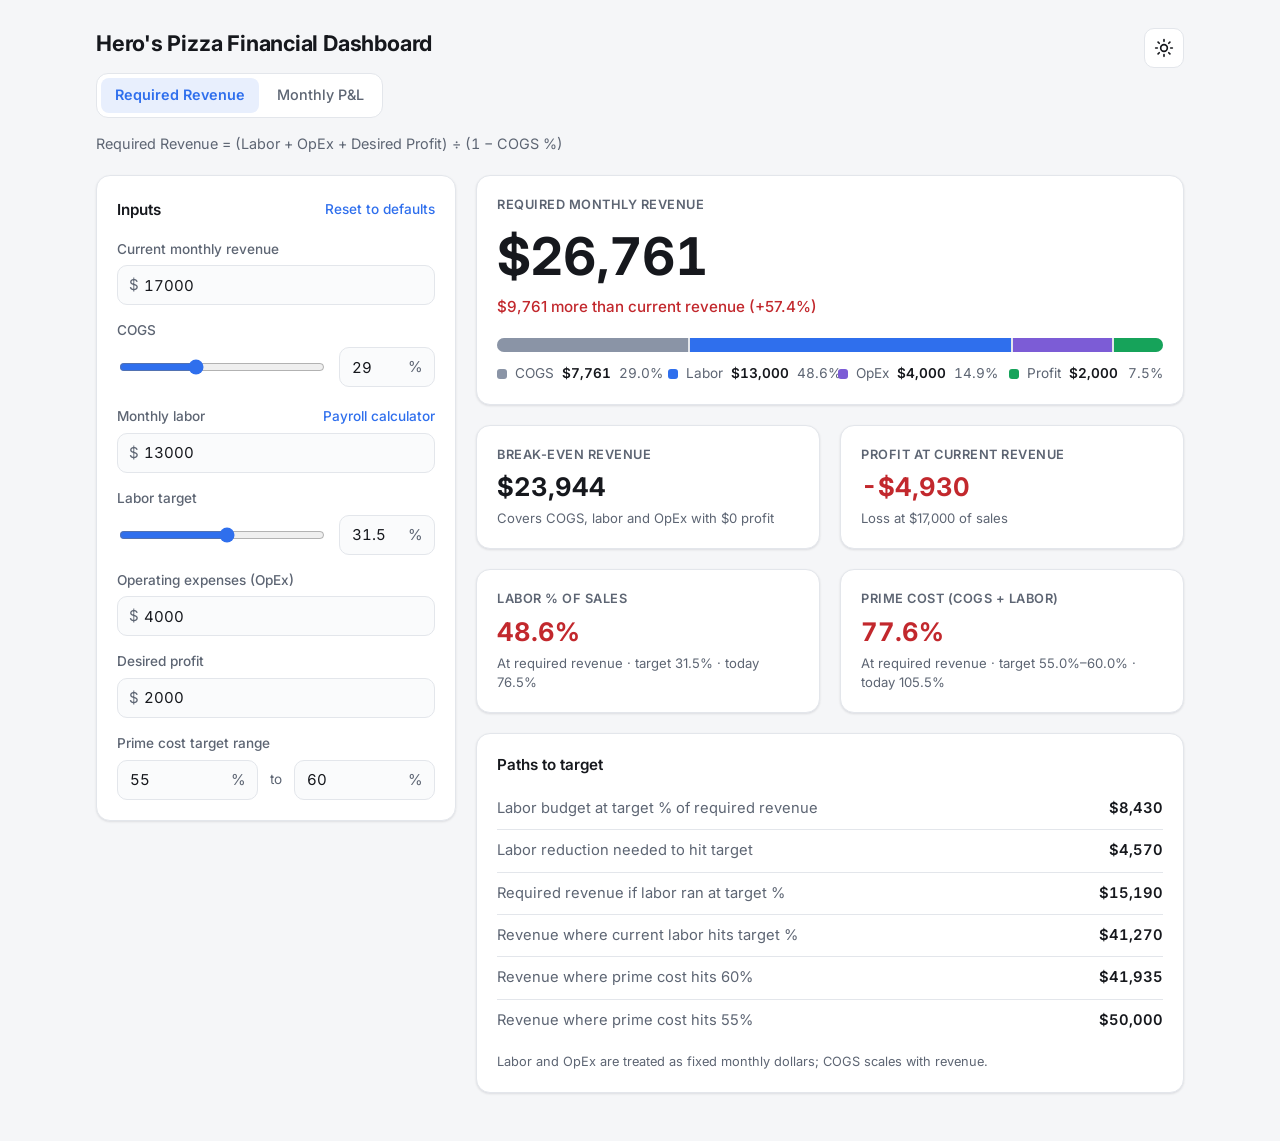
==== index.html @ 39db2918 "Add monthly P&L tab and payroll calculator - Monthly P&L with editable sales, COGS, labor and OpEx l" ====
<!DOCTYPE html>
<html lang="en">
<head>
  <meta charset="UTF-8" />
  <meta name="viewport" content="width=device-width, initial-scale=1.0" />
  <meta name="description" content="Work out the monthly revenue needed to cover labor, operating expenses, COGS and a profit goal." />
  <title>Hero's Pizza Dashboard</title>
  <link rel="preconnect" href="https://fonts.googleapis.com" />
  <link rel="preconnect" href="https://fonts.gstatic.com" crossorigin />
  <link href="https://fonts.googleapis.com/css2?family=Inter:wght@400;500;600;700&display=swap" rel="stylesheet" />
  <link rel="stylesheet" href="style.css" />
</head>
<body>
  <header class="topbar">
    <div class="brand">
      <h1>Hero's Pizza Financial Dashboard</h1>
      <nav class="tabs" aria-label="Dashboard sections">
        <a href="#revenue" class="tab" data-view="revenue">Required Revenue</a>
        <a href="#pnl" class="tab" data-view="pnl">Monthly P&amp;L</a>
      </nav>
    </div>
    <button class="icon-btn" id="theme-toggle" aria-label="Toggle light/dark theme" title="Toggle theme">
      <svg class="sun" viewBox="0 0 24 24" aria-hidden="true"><circle cx="12" cy="12" r="4" /><path d="M12 2v2M12 20v2M4.9 4.9l1.4 1.4M17.7 17.7l1.4 1.4M2 12h2M20 12h2M4.9 19.1l1.4-1.4M17.7 6.3l1.4-1.4" /></svg>
      <svg class="moon" viewBox="0 0 24 24" aria-hidden="true"><path d="M21 12.8A9 9 0 1 1 11.2 3a7 7 0 0 0 9.8 9.8z" /></svg>
    </button>
  </header>

  <main class="layout view" id="view-revenue" data-view="revenue">
    <p class="formula">Required Revenue = (Labor + OpEx + Desired Profit) ÷ (1 − COGS %)</p>

    <!-- Inputs -->
    <form class="panel inputs" id="inputs" autocomplete="off" novalidate>
      <div class="panel-head">
        <h2>Inputs</h2>
        <button type="button" class="text-btn" id="reset">Reset to defaults</button>
      </div>

      <div class="field">
        <label for="currentRevenue">Current monthly revenue</label>
        <div class="input-wrap money"><input type="number" id="currentRevenue" name="currentRevenue" min="0" step="100" inputmode="decimal" /></div>
      </div>

      <div class="field">
        <label for="cogsPct">COGS</label>
        <div class="input-row">
          <input type="range" data-for="cogsPct" min="0" max="80" step="0.5" aria-label="COGS slider" />
          <div class="input-wrap pct"><input type="number" id="cogsPct" name="cogsPct" min="0" max="99.9" step="0.5" inputmode="decimal" /></div>
        </div>
      </div>

      <div class="field">
        <div class="label-row">
          <label for="labor">Monthly labor</label>
          <button type="button" class="text-btn" data-payroll="calculator">Payroll calculator</button>
        </div>
        <div class="input-wrap money"><input type="number" id="labor" name="labor" min="0" step="100" inputmode="decimal" /></div>
      </div>

      <div class="field">
        <label for="laborTargetPct">Labor target</label>
        <div class="input-row">
          <input type="range" data-for="laborTargetPct" min="0" max="60" step="0.5" aria-label="Labor target slider" />
          <div class="input-wrap pct"><input type="number" id="laborTargetPct" name="laborTargetPct" min="0" max="100" step="0.5" inputmode="decimal" /></div>
        </div>
      </div>

      <div class="field">
        <label for="opex">Operating expenses (OpEx)</label>
        <div class="input-wrap money"><input type="number" id="opex" name="opex" min="0" step="100" inputmode="decimal" /></div>
      </div>

      <div class="field">
        <label for="desiredProfit">Desired profit</label>
        <div class="input-wrap money"><input type="number" id="desiredProfit" name="desiredProfit" min="0" step="100" inputmode="decimal" /></div>
      </div>

      <div class="field">
        <label for="primeLowPct">Prime cost target range</label>
        <div class="input-row pair">
          <div class="input-wrap pct"><input type="number" id="primeLowPct" name="primeLowPct" min="0" max="100" step="0.5" inputmode="decimal" aria-label="Prime cost target low" /></div>
          <span class="dash">to</span>
          <div class="input-wrap pct"><input type="number" id="primeHighPct" name="primeHighPct" min="0" max="100" step="0.5" inputmode="decimal" aria-label="Prime cost target high" /></div>
        </div>
      </div>

      <p class="errors" id="errors" role="alert" hidden></p>
    </form>

    <!-- Results -->
    <section class="results" aria-live="polite">
      <div class="panel hero">
        <p class="eyebrow">Required monthly revenue</p>
        <p class="big" id="requiredRevenue">—</p>
        <p class="sub" id="gapLine">—</p>
        <div class="bar" id="bar" role="img" aria-label="Breakdown of required revenue"></div>
        <ul class="legend" id="legend"></ul>
      </div>

      <div class="grid">
        <div class="panel stat">
          <p class="label">Break-even revenue</p>
          <p class="value" id="breakEvenRevenue">—</p>
          <p class="note">Covers COGS, labor and OpEx with $0 profit</p>
        </div>
        <div class="panel stat">
          <p class="label">Profit at current revenue</p>
          <p class="value" id="currentProfit">—</p>
          <p class="note" id="currentProfitNote">—</p>
        </div>
        <div class="panel stat">
          <p class="label">Labor % of sales</p>
          <p class="value" id="laborPctRequired">—</p>
          <p class="note" id="laborNote">—</p>
        </div>
        <div class="panel stat">
          <p class="label">Prime cost (COGS + labor)</p>
          <p class="value" id="primePctRequired">—</p>
          <p class="note" id="primeNote">—</p>
        </div>
      </div>

      <div class="panel">
        <h2>Paths to target</h2>
        <table class="paths">
          <tbody>
            <tr><th scope="row">Labor budget at target % of required revenue</th><td id="laborBudget">—</td></tr>
            <tr><th scope="row">Labor reduction needed to hit target</th><td id="laborOverBudget">—</td></tr>
            <tr><th scope="row">Required revenue if labor ran at target %</th><td id="requiredRevenueAtLaborTarget">—</td></tr>
            <tr><th scope="row">Revenue where current labor hits target %</th><td id="revenueForLaborTarget">—</td></tr>
            <tr><th scope="row" id="primeHighLabel">Revenue where prime cost hits high target</th><td id="revenueForPrimeHigh">—</td></tr>
            <tr><th scope="row" id="primeLowLabel">Revenue where prime cost hits low target</th><td id="revenueForPrimeLow">—</td></tr>
          </tbody>
        </table>
        <p class="footnote">Labor and OpEx are treated as fixed monthly dollars; COGS scales with revenue.</p>
      </div>
    </section>
  </main>

  <!-- ================= Monthly P&L ================= -->
  <main class="layout view" id="view-pnl" data-view="pnl" hidden>
    <div class="pnl-toolbar">
      <div class="month-picker">
        <button type="button" class="icon-btn" id="pnl-prev" aria-label="Previous month">
          <svg viewBox="0 0 24 24" aria-hidden="true"><path d="M15 18l-6-6 6-6" /></svg>
        </button>
        <input type="month" id="pnl-month" aria-label="Month" />
        <button type="button" class="icon-btn" id="pnl-next" aria-label="Next month">
          <svg viewBox="0 0 24 24" aria-hidden="true"><path d="M9 18l6-6-6-6" /></svg>
        </button>
      </div>
      <div class="toolbar-actions">
        <button type="button" class="btn" id="pnl-copy-prev">Copy previous month</button>
        <button type="button" class="btn" id="pnl-to-calc">Send to calculator</button>
        <button type="button" class="btn" id="pnl-export">Export CSV</button>
        <button type="button" class="btn danger" id="pnl-delete">Delete month</button>
      </div>
    </div>

    <section class="panel statement-panel" aria-label="Profit and loss statement">
      <div class="panel-head">
        <h2 id="pnl-title">P&amp;L</h2>
        <span class="status" id="pnl-status"></span>
      </div>
      <table class="statement" id="statement">
        <thead>
          <tr><th scope="col">Line item</th><th scope="col" class="num">Amount</th><th scope="col" class="num">% of sales</th><th scope="col"><span class="sr-only">Remove</span></th></tr>
        </thead>
        <tbody id="statement-body"></tbody>
      </table>
    </section>

    <section class="results pnl-side" aria-live="polite">
      <div class="panel hero">
        <p class="eyebrow">Net profit</p>
        <p class="big" id="pnl-net">—</p>
        <p class="sub" id="pnl-net-line">—</p>
      </div>

      <div class="panel">
        <h2>Compared with targets</h2>
        <table class="paths checks">
          <tbody>
            <tr><th scope="row">Sales vs required revenue</th><td id="chk-sales">—</td></tr>
            <tr><th scope="row">COGS %</th><td id="chk-cogs">—</td></tr>
            <tr><th scope="row">Labor %</th><td id="chk-labor">—</td></tr>
            <tr><th scope="row">Prime cost %</th><td id="chk-prime">—</td></tr>
            <tr><th scope="row">Net profit vs goal</th><td id="chk-profit">—</td></tr>
          </tbody>
        </table>
        <p class="footnote">Targets come from the Required Revenue tab.</p>
      </div>

      <div class="panel">
        <div class="panel-head">
          <h2>Saved months</h2>
          <div class="inline-actions">
            <button type="button" class="text-btn" id="pnl-backup">Back up</button>
            <label class="text-btn file-btn">Restore<input type="file" id="pnl-restore" accept="application/json,.json" hidden /></label>
          </div>
        </div>
        <table class="history-table">
          <thead><tr><th scope="col">Month</th><th scope="col" class="num">Sales</th><th scope="col" class="num">Prime</th><th scope="col" class="num">Net</th></tr></thead>
          <tbody id="pnl-history"></tbody>
        </table>
        <p class="footnote" id="pnl-history-empty">No months saved yet.</p>
        <p class="footnote">Saved in this browser only. Use Back up to keep a copy or move it to another device.</p>
      </div>
    </section>
  </main>

  <!-- ================= Payroll calculator ================= -->
  <dialog class="payroll" id="payroll" aria-labelledby="payroll-title">
    <form method="dialog" id="payroll-form" autocomplete="off">
      <div class="dialog-head">
        <h2 id="payroll-title">Payroll calculator</h2>
        <button type="submit" value="cancel" class="icon-btn" aria-label="Close">
          <svg viewBox="0 0 24 24" aria-hidden="true"><path d="M18 6L6 18M6 6l12 12" /></svg>
        </button>
      </div>

      <section class="payroll-group">
        <div class="group-head">
          <h3>Salaried <span class="count" id="salaried-count"></span></h3>
          <span class="group-total" id="salaried-total"></span>
        </div>
        <table class="payroll-table">
          <thead><tr><th scope="col">Name</th><th scope="col">Annual salary</th><th scope="col" class="num">Monthly</th><th scope="col"><span class="sr-only">Remove</span></th></tr></thead>
          <tbody id="salaried-rows"></tbody>
        </table>
        <button type="button" class="text-btn" data-payroll-add="salaried">+ Add salaried employee</button>
      </section>

      <section class="payroll-group">
        <div class="group-head">
          <h3>Hourly <span class="count" id="hourly-count"></span></h3>
          <span class="group-total" id="hourly-total"></span>
        </div>
        <table class="payroll-table">
          <thead><tr><th scope="col">Name</th><th scope="col">Hourly rate</th><th scope="col">Hours / month</th><th scope="col" class="num">Monthly</th><th scope="col"><span class="sr-only">Remove</span></th></tr></thead>
          <tbody id="hourly-rows"></tbody>
        </table>
        <button type="button" class="text-btn" data-payroll-add="hourly">+ Add hourly employee</button>
      </section>

      <div class="payroll-burden">
        <label for="burdenPct">Payroll taxes &amp; benefits</label>
        <div class="input-wrap pct"><input type="number" id="burdenPct" min="0" max="100" step="0.5" inputmode="decimal" placeholder="0" /></div>
        <span class="group-total" id="burden-total"></span>
      </div>

      <div class="payroll-summary">
        <span>Total monthly labor</span>
        <strong id="payroll-total">$0</strong>
      </div>

      <div class="dialog-actions">
        <button type="submit" value="cancel" class="btn">Cancel</button>
        <button type="submit" value="apply" class="btn primary" id="payroll-apply">Apply</button>
      </div>
    </form>
  </dialog>

  <script src="revenue.js"></script>
  <script src="pnl.js"></script>
  <script src="payroll.js"></script>
  <script src="app.js"></script>
  <script src="pnl-app.js"></script>
  <script src="payroll-app.js"></script>
</body>
</html>
---- style.css ----
:root {
  --bg: #f5f6f8;
  --panel: #ffffff;
  --border: #e3e6eb;
  --text: #16181d;
  --muted: #5d6573;
  --accent: #2f6fed;
  --accent-soft: #e8effd;
  --input-bg: #fafbfc;
  --good: #16803c;
  --warn: #b45309;
  --bad: #c2282d;
  --seg-cogs: #8a94a6;
  --seg-labor: #2f6fed;
  --seg-opex: #7c5cd6;
  --seg-profit: #16a35a;
  --shadow: 0 1px 2px rgba(16, 24, 40, 0.05), 0 1px 3px rgba(16, 24, 40, 0.06);
  --radius: 14px;
  color-scheme: light;
}

@media (prefers-color-scheme: dark) {
  :root:not([data-theme="light"]) {
    --bg: #0f1115;
    --panel: #181b21;
    --border: #2a2f38;
    --text: #eceef2;
    --muted: #9aa3b2;
    --accent: #6b9cff;
    --accent-soft: #1d2a45;
    --input-bg: #13161b;
    --good: #4ade80;
    --warn: #fbbf24;
    --bad: #f87171;
    --seg-cogs: #6b7486;
    --seg-labor: #6b9cff;
    --seg-opex: #a78bfa;
    --seg-profit: #34d399;
    --shadow: none;
    color-scheme: dark;
  }
}

:root[data-theme="dark"] {
  --bg: #0f1115;
  --panel: #181b21;
  --border: #2a2f38;
  --text: #eceef2;
  --muted: #9aa3b2;
  --accent: #6b9cff;
  --accent-soft: #1d2a45;
  --input-bg: #13161b;
  --good: #4ade80;
  --warn: #fbbf24;
  --bad: #f87171;
  --seg-cogs: #6b7486;
  --seg-labor: #6b9cff;
  --seg-opex: #a78bfa;
  --seg-profit: #34d399;
  --shadow: none;
  color-scheme: dark;
}

* { box-sizing: border-box; }
[hidden] { display: none !important; }

body {
  margin: 0;
  background: var(--bg);
  color: var(--text);
  font-family: "Inter", system-ui, -apple-system, "Segoe UI", sans-serif;
  font-size: 15px;
  line-height: 1.45;
  -webkit-font-smoothing: antialiased;
}

h1, h2, p { margin: 0; }
h1 { font-size: 1.35rem; font-weight: 700; letter-spacing: -0.01em; }
h2 { font-size: 0.95rem; font-weight: 600; }

/* ---------- top bar ---------- */
.topbar {
  max-width: 1120px;
  margin: 0 auto;
  padding: 28px 16px 20px;
  display: flex;
  align-items: flex-start;
  justify-content: space-between;
  gap: 16px;
}
.formula {
  margin-top: 6px;
  color: var(--muted);
  font-size: 0.9rem;
  font-variant-numeric: tabular-nums;
}

.icon-btn {
  flex: none;
  width: 40px;
  height: 40px;
  border-radius: 10px;
  border: 1px solid var(--border);
  background: var(--panel);
  color: var(--text);
  display: grid;
  place-items: center;
  cursor: pointer;
}
.icon-btn:hover { border-color: var(--accent); }
.icon-btn svg { width: 20px; height: 20px; fill: none; stroke: currentColor; stroke-width: 2; stroke-linecap: round; stroke-linejoin: round; }
.icon-btn .moon { display: none; }
:root[data-theme="dark"] .icon-btn .sun { display: none; }
:root[data-theme="dark"] .icon-btn .moon { display: block; }
@media (prefers-color-scheme: dark) {
  :root:not([data-theme="light"]) .icon-btn .sun { display: none; }
  :root:not([data-theme="light"]) .icon-btn .moon { display: block; }
}

/* ---------- layout ---------- */
.layout {
  max-width: 1120px;
  margin: 0 auto;
  padding: 0 16px 48px;
  display: grid;
  grid-template-columns: minmax(280px, 360px) 1fr;
  gap: 20px;
  align-items: start;
}
@media (max-width: 820px) {
  .layout { grid-template-columns: 1fr; }
}

.panel {
  background: var(--panel);
  border: 1px solid var(--border);
  border-radius: var(--radius);
  box-shadow: var(--shadow);
  padding: 20px;
}
.panel > h2 { margin-bottom: 12px; }

.panel-head {
  display: flex;
  align-items: center;
  justify-content: space-between;
  margin-bottom: 16px;
}
.text-btn {
  border: 0;
  background: none;
  color: var(--accent);
  font: inherit;
  font-size: 0.85rem;
  font-weight: 500;
  cursor: pointer;
  padding: 4px 0;
}
.text-btn:hover { text-decoration: underline; }

/* ---------- inputs ---------- */
.inputs { position: sticky; top: 16px; }
@media (max-width: 820px) { .inputs { position: static; } }

.field + .field { margin-top: 16px; }
.field label {
  display: block;
  font-size: 0.85rem;
  font-weight: 500;
  color: var(--muted);
  margin-bottom: 6px;
}

.input-row { display: flex; align-items: center; gap: 12px; }
.input-row input[type="range"] { flex: 1; min-width: 0; }
.input-row .input-wrap.pct { width: 96px; flex: none; }
.input-row.pair .input-wrap.pct { flex: 1; width: auto; }
.dash { color: var(--muted); font-size: 0.85rem; }

.input-wrap { position: relative; }
.input-wrap input {
  width: 100%;
  height: 40px;
  border: 1px solid var(--border);
  border-radius: 10px;
  background: var(--input-bg);
  color: var(--text);
  font: inherit;
  font-variant-numeric: tabular-nums;
  padding: 0 12px;
}
.input-wrap input:focus {
  outline: none;
  border-color: var(--accent);
  box-shadow: 0 0 0 3px var(--accent-soft);
}
.input-wrap.money input { padding-left: 26px; }
.input-wrap.money::before,
.input-wrap.pct::after {
  position: absolute;
  top: 50%;
  transform: translateY(-50%);
  color: var(--muted);
  pointer-events: none;
}
.input-wrap.money::before { content: "$"; left: 12px; }
.input-wrap.pct::after { content: "%"; right: 12px; }
.input-wrap.pct input { padding-right: 28px; }

/* Hide number spinners for a cleaner look */
.input-wrap input::-webkit-outer-spin-button,
.input-wrap input::-webkit-inner-spin-button { -webkit-appearance: none; margin: 0; }
.input-wrap input[type="number"] { -moz-appearance: textfield; appearance: textfield; }

input[type="range"] { accent-color: var(--accent); height: 20px; }

.errors {
  margin-top: 16px;
  padding: 10px 12px;
  border-radius: 10px;
  background: color-mix(in srgb, var(--bad) 12%, transparent);
  color: var(--bad);
  font-size: 0.85rem;
}

/* ---------- results ---------- */
.results { display: grid; gap: 20px; min-width: 0; }

.eyebrow, .label {
  font-size: 0.8rem;
  font-weight: 600;
  text-transform: uppercase;
  letter-spacing: 0.04em;
  color: var(--muted);
}
.big {
  font-size: clamp(2.25rem, 6vw, 3.25rem);
  font-weight: 700;
  letter-spacing: -0.02em;
  font-variant-numeric: tabular-nums;
  margin: 4px 0 2px;
}
.sub { font-size: 0.95rem; font-weight: 500; }

.good { color: var(--good); }
.warn { color: var(--warn); }
.bad  { color: var(--bad); }

.bar {
  display: flex;
  height: 14px;
  border-radius: 999px;
  overflow: hidden;
  margin: 20px 0 12px;
  background: var(--border);
  gap: 2px;
}
.seg { display: block; min-width: 2px; }
.seg-cogs   { background: var(--seg-cogs); }
.seg-labor  { background: var(--seg-labor); }
.seg-opex   { background: var(--seg-opex); }
.seg-profit { background: var(--seg-profit); }

.legend {
  list-style: none;
  margin: 0;
  padding: 0;
  display: grid;
  grid-template-columns: repeat(auto-fit, minmax(150px, 1fr));
  gap: 8px 16px;
  font-size: 0.85rem;
  color: var(--muted);
}
.legend li { display: flex; align-items: center; gap: 8px; }
.legend b { color: var(--text); font-weight: 600; margin-left: auto; font-variant-numeric: tabular-nums; }
.legend em { font-style: normal; width: 46px; text-align: right; font-variant-numeric: tabular-nums; }
.swatch { width: 10px; height: 10px; border-radius: 3px; flex: none; }

.grid {
  display: grid;
  grid-template-columns: repeat(2, minmax(0, 1fr));
  gap: 20px;
}
@media (max-width: 520px) { .grid { grid-template-columns: 1fr; } }

.stat .value {
  font-size: 1.6rem;
  font-weight: 700;
  font-variant-numeric: tabular-nums;
  margin: 4px 0 4px;
}
.stat .note { color: var(--muted); font-size: 0.82rem; }

.paths { width: 100%; border-collapse: collapse; font-size: 0.92rem; }
.paths th, .paths td { padding: 10px 0; border-top: 1px solid var(--border); }
.paths tr:first-child th, .paths tr:first-child td { border-top: 0; }
.paths th { text-align: left; font-weight: 400; color: var(--muted); padding-right: 16px; }
.paths td { text-align: right; font-weight: 600; font-variant-numeric: tabular-nums; white-space: nowrap; }

.footnote { margin-top: 12px; color: var(--muted); font-size: 0.8rem; }

/* =====================================================================
   Dashboard chrome: tabs, buttons, shared bits
   ===================================================================== */
.sr-only {
  position: absolute; width: 1px; height: 1px; padding: 0; margin: -1px;
  overflow: hidden; clip: rect(0 0 0 0); white-space: nowrap; border: 0;
}

.brand { min-width: 0; }
.tabs {
  display: flex;
  gap: 4px;
  margin-top: 14px;
  padding: 4px;
  background: var(--panel);
  border: 1px solid var(--border);
  border-radius: 12px;
  width: fit-content;
  max-width: 100%;
  overflow-x: auto;
}
.tab {
  padding: 7px 14px;
  border-radius: 8px;
  color: var(--muted);
  text-decoration: none;
  font-size: 0.9rem;
  font-weight: 500;
  white-space: nowrap;
}
.tab:hover { color: var(--text); }
.tab[aria-current="page"] { background: var(--accent-soft); color: var(--accent); font-weight: 600; }

.layout > .formula { grid-column: 1 / -1; margin: -4px 0 0; }

.btn {
  height: 36px;
  padding: 0 14px;
  border-radius: 10px;
  border: 1px solid var(--border);
  background: var(--panel);
  color: var(--text);
  font: inherit;
  font-size: 0.85rem;
  font-weight: 500;
  cursor: pointer;
  white-space: nowrap;
}
.btn:hover:not(:disabled) { border-color: var(--accent); color: var(--accent); }
.btn:disabled { opacity: 0.45; cursor: default; }
.btn.primary { background: var(--accent); border-color: var(--accent); color: #fff; }
.btn.primary:hover:not(:disabled) { color: #fff; filter: brightness(1.08); }
.btn.danger:hover:not(:disabled) { border-color: var(--bad); color: var(--bad); }
.text-btn:disabled { opacity: 0.45; cursor: default; text-decoration: none; }

.label-row { display: flex; align-items: baseline; justify-content: space-between; gap: 8px; }
.label-row label { margin-bottom: 6px; }

.remove-btn {
  width: 28px; height: 28px;
  border: 0; border-radius: 8px;
  background: none;
  color: var(--muted);
  font-size: 1.15rem;
  line-height: 1;
  cursor: pointer;
}
.remove-btn:hover { background: color-mix(in srgb, var(--bad) 12%, transparent); color: var(--bad); }

.icon-btn:disabled { opacity: 0.45; cursor: default; }
.num { text-align: right; }

/* =====================================================================
   Monthly P&L
   ===================================================================== */
#view-pnl { grid-template-columns: minmax(0, 1fr) minmax(280px, 360px); }
@media (max-width: 900px) { #view-pnl { grid-template-columns: 1fr; } }

.pnl-toolbar {
  grid-column: 1 / -1;
  display: flex;
  flex-wrap: wrap;
  align-items: center;
  justify-content: space-between;
  gap: 12px;
}
.month-picker { display: flex; align-items: center; gap: 8px; }
.month-picker input {
  height: 40px;
  padding: 0 12px;
  border: 1px solid var(--border);
  border-radius: 10px;
  background: var(--panel);
  color: var(--text);
  font: inherit;
  font-weight: 600;
}
.toolbar-actions { display: flex; flex-wrap: wrap; gap: 8px; }

.status { font-size: 0.8rem; color: var(--muted); }

.statement { width: 100%; border-collapse: collapse; font-size: 0.92rem; }
.statement thead th {
  font-size: 0.75rem;
  font-weight: 600;
  text-transform: uppercase;
  letter-spacing: 0.04em;
  color: var(--muted);
  text-align: left;
  padding: 0 0 8px;
  border-bottom: 1px solid var(--border);
}
.statement thead th.num { text-align: right; }
.statement th:nth-child(2), .statement td:nth-child(2) { width: 170px; }
.statement th:nth-child(3), .statement td:nth-child(3) { width: 90px; }
.statement th:nth-child(4), .statement td:nth-child(4) { width: 36px; text-align: right; }

.statement td, .statement tbody th { padding: 4px 0; vertical-align: middle; }
.statement td + td { padding-left: 10px; }

.statement .section-head th {
  padding: 18px 0 6px;
  font-size: 0.8rem;
  font-weight: 700;
  text-transform: uppercase;
  letter-spacing: 0.04em;
  text-align: left;
}

.line-name {
  width: 100%;
  height: 34px;
  padding: 0 8px;
  margin-left: -8px;
  border: 1px solid transparent;
  border-radius: 8px;
  background: none;
  color: var(--text);
  font: inherit;
}
.line-name:hover { border-color: var(--border); }
.line-name:focus { outline: none; border-color: var(--accent); background: var(--input-bg); box-shadow: 0 0 0 3px var(--accent-soft); }
.statement .input-wrap input { height: 34px; text-align: right; }
.pct { color: var(--muted); font-variant-numeric: tabular-nums; }

.statement .add-row td { padding: 2px 0 6px; }
.add-row .text-btn + .text-btn { margin-left: 16px; }

.statement .key-row th,
.statement .key-row td { padding: 8px 0; border-top: 1px solid var(--border); font-weight: 600; font-variant-numeric: tabular-nums; }
.statement .key-row th { text-align: left; }
.statement .key-row td + td { padding-left: 10px; }
.statement .key-row.emphasis th, .statement .key-row.emphasis td { background: var(--accent-soft); }
.statement .key-row.emphasis th { padding-left: 10px; border-radius: 8px 0 0 8px; }
.statement .key-row.emphasis td:last-child { border-radius: 0 8px 8px 0; }
.statement .key-row.net th, .statement .key-row.net td { border-top: 2px solid var(--text); font-size: 1.05rem; padding-top: 12px; }

.checks td { white-space: normal; }

.inline-actions { display: flex; gap: 14px; }
.file-btn { cursor: pointer; }

.history-table { width: 100%; border-collapse: collapse; font-size: 0.88rem; }
.history-table th {
  font-size: 0.75rem; font-weight: 600; text-transform: uppercase; letter-spacing: 0.04em;
  color: var(--muted); text-align: left; padding-bottom: 6px;
}
.history-table th.num { text-align: right; }
.history-table td { padding: 7px 0; border-top: 1px solid var(--border); font-variant-numeric: tabular-nums; }
.history-table td + td, .history-table th + th { padding-left: 10px; }
.history-table tr[aria-current] td { font-weight: 600; }
.link-btn { border: 0; background: none; padding: 0; color: var(--accent); font: inherit; cursor: pointer; }
.link-btn:hover { text-decoration: underline; }

@media (max-width: 560px) {
  .statement th:nth-child(2), .statement td:nth-child(2) { width: 118px; }
  .statement th:nth-child(3), .statement td:nth-child(3) { width: 58px; font-size: 0.8rem; }
  .toolbar-actions { width: 100%; }
  .toolbar-actions .btn { flex: 1 1 calc(50% - 8px); }
}

/* =====================================================================
   Payroll dialog
   ===================================================================== */
dialog.payroll {
  width: min(720px, calc(100vw - 32px));
  max-height: calc(100vh - 32px);
  padding: 0;
  border: 1px solid var(--border);
  border-radius: var(--radius);
  background: var(--panel);
  color: var(--text);
  box-shadow: 0 20px 50px rgba(0, 0, 0, 0.25);
}
dialog.payroll::backdrop { background: rgba(10, 12, 16, 0.5); }
dialog.payroll form { padding: 20px; }

.dialog-head { display: flex; align-items: center; justify-content: space-between; margin-bottom: 8px; }
.dialog-head h2 { font-size: 1.1rem; }
.dialog-head .icon-btn { width: 34px; height: 34px; }

.payroll-group { padding: 14px 0; border-bottom: 1px solid var(--border); }
.group-head { display: flex; align-items: baseline; justify-content: space-between; gap: 12px; margin-bottom: 8px; }
.group-head h3 { margin: 0; font-size: 0.95rem; }
.count { color: var(--muted); font-weight: 400; font-size: 0.82rem; margin-left: 4px; }
.group-total { color: var(--muted); font-size: 0.85rem; font-variant-numeric: tabular-nums; }

.payroll-table { width: 100%; border-collapse: collapse; font-size: 0.9rem; margin-bottom: 4px; }
.payroll-table th {
  font-size: 0.72rem; font-weight: 600; text-transform: uppercase; letter-spacing: 0.04em;
  color: var(--muted); text-align: left; padding-bottom: 4px;
}
.payroll-table th.num { text-align: right; }
.payroll-table td { padding: 3px 0; }
.payroll-table td + td, .payroll-table th + th { padding-left: 8px; }
.payroll-table td:last-child { width: 32px; text-align: right; }
.payroll-table .line-name { margin-left: 0; border-color: var(--border); background: var(--input-bg); height: 36px; }
.payroll-table .input-wrap input { height: 36px; }
.payroll-table .monthly { font-weight: 600; font-variant-numeric: tabular-nums; white-space: nowrap; width: 90px; }
.input-wrap.hrs::after {
  content: "hrs"; position: absolute; right: 10px; top: 50%; transform: translateY(-50%);
  color: var(--muted); font-size: 0.8rem; pointer-events: none;
}
.input-wrap.hrs input { padding-right: 36px; }

.payroll-burden {
  display: grid;
  grid-template-columns: 1fr 110px 90px;
  align-items: center;
  gap: 8px;
  padding: 14px 40px 14px 0;
  border-bottom: 1px solid var(--border);
}
.payroll-burden label { font-size: 0.9rem; font-weight: 500; }
.payroll-burden .group-total { text-align: right; font-weight: 600; color: var(--text); }

.payroll-summary {
  display: flex; align-items: baseline; justify-content: space-between;
  padding: 16px 40px 4px 0;
  font-weight: 600;
}
.payroll-summary strong { font-size: 1.5rem; font-variant-numeric: tabular-nums; }

.dialog-actions { display: flex; justify-content: flex-end; gap: 8px; margin-top: 16px; }

@media (max-width: 560px) {
  .payroll-table thead { display: none; }
  .payroll-table tr {
    display: grid; grid-template-columns: 1fr 1fr 32px; gap: 6px;
    padding: 8px 0; border-top: 1px solid var(--border);
  }
  #hourly-rows tr { grid-template-columns: 1fr 1fr 32px; }
  .payroll-table td { padding: 0; }
  .payroll-table td + td { padding-left: 0; }
  .payroll-table td:first-child { grid-column: 1 / -1; }
  .payroll-table .monthly { text-align: left; align-self: center; width: auto; }
  #hourly-rows .monthly { grid-column: 1 / 3; }
  .payroll-burden { grid-template-columns: 1fr 100px; padding-right: 0; }
  .payroll-burden .group-total { grid-column: 1 / -1; }
  .payroll-summary { padding-right: 0; }
}
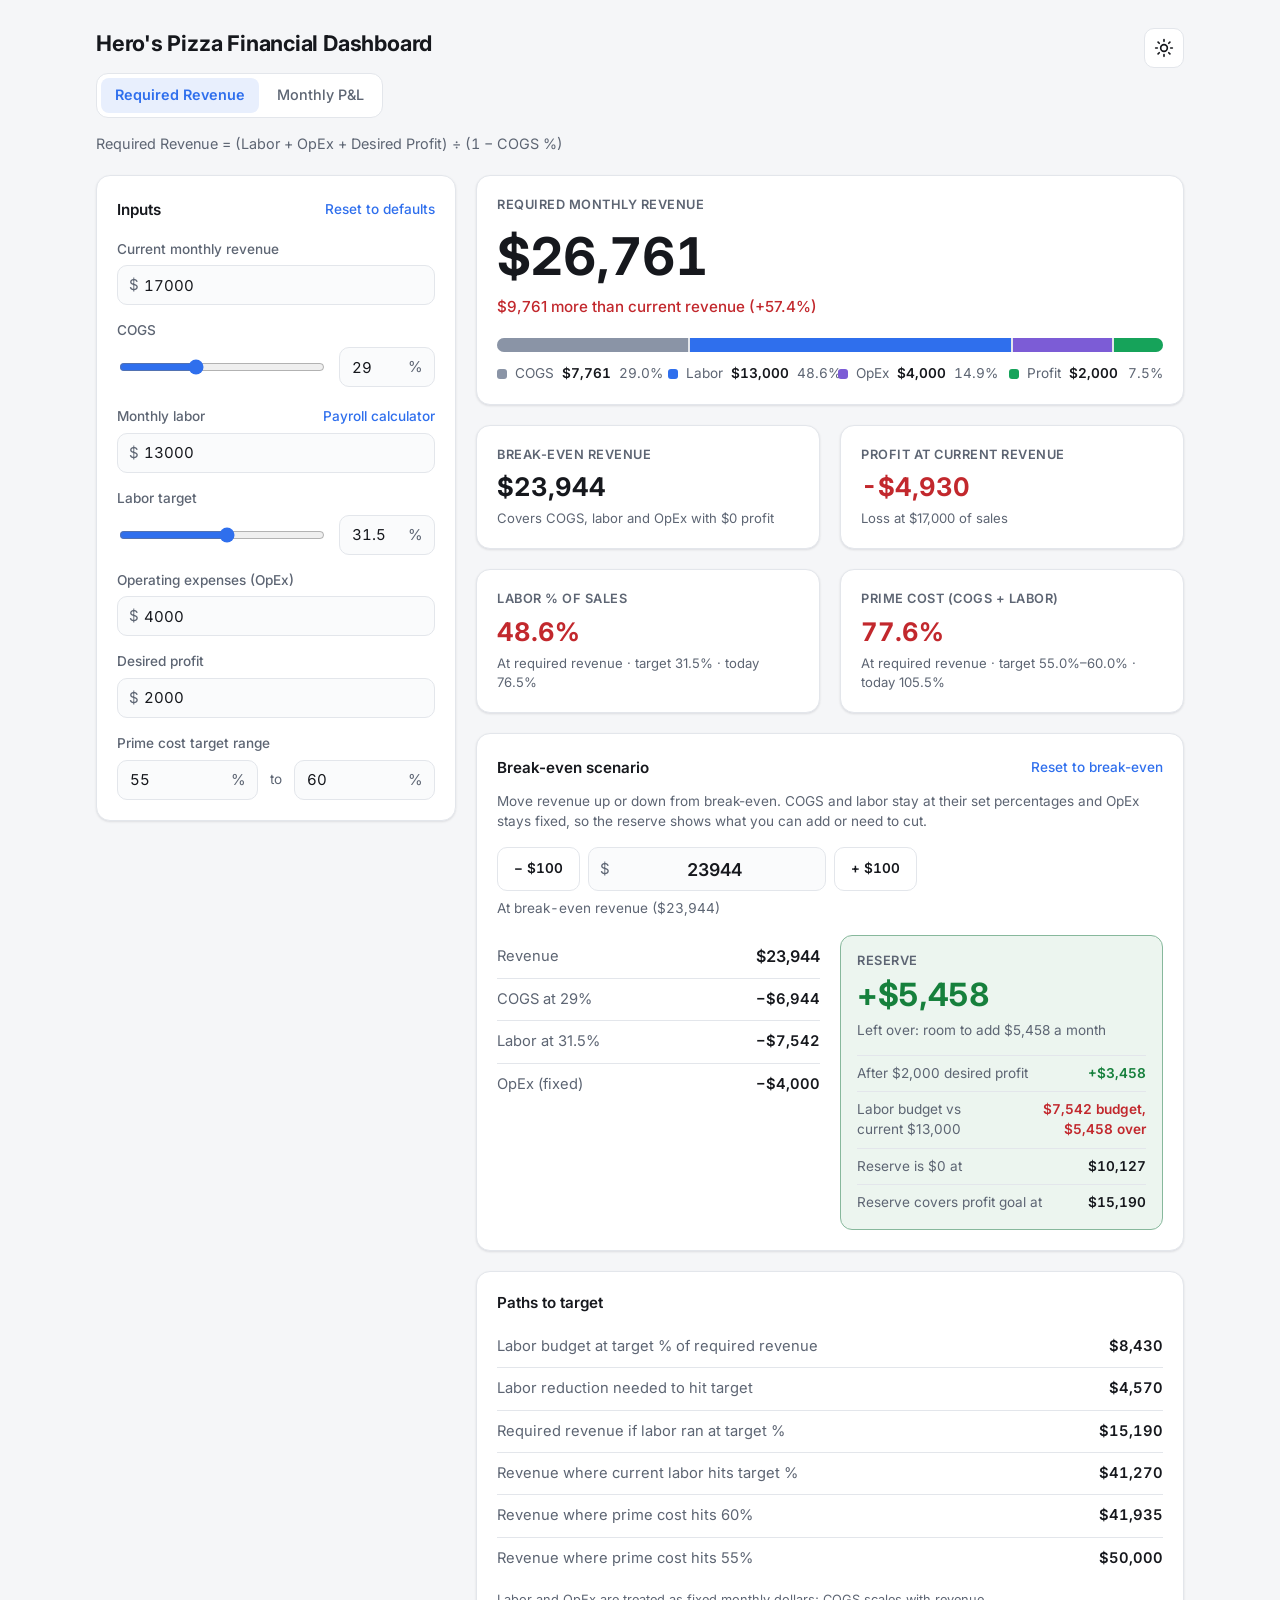
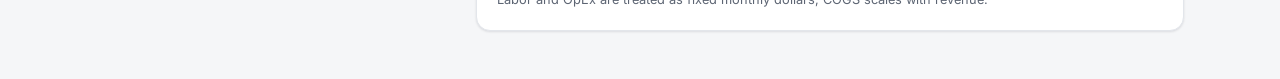
==== commit fb2ef4dd: "Add break-even scenario with a reserve Step revenue up or down from break-even in $100 increments (h" ====
--- a/index.html
+++ b/index.html
@@ -119,6 +119,44 @@
         </div>
       </div>
 
+      <div class="panel scenario" aria-labelledby="sc-title">
+        <div class="panel-head">
+          <h2 id="sc-title">Break-even scenario</h2>
+          <button type="button" class="text-btn" id="sc-reset">Reset to break-even</button>
+        </div>
+        <p class="sc-intro">Move revenue up or down from break-even. COGS and labor stay at their set percentages and OpEx stays fixed, so the reserve shows what you can add or need to cut.</p>
+
+        <div class="stepper">
+          <button type="button" class="btn step" data-step="-100" aria-label="Decrease revenue by $100">− $100</button>
+          <div class="input-wrap money"><input type="number" id="sc-revenue" min="0" step="100" inputmode="decimal" aria-label="Scenario revenue" /></div>
+          <button type="button" class="btn step" data-step="100" aria-label="Increase revenue by $100">+ $100</button>
+        </div>
+        <p class="sc-offset" id="sc-offset"></p>
+
+        <div class="sc-grid">
+          <table class="paths sc-table">
+            <tbody>
+              <tr><th scope="row">Revenue</th><td id="sc-rev">—</td></tr>
+              <tr><th scope="row" id="sc-cogs-label">COGS</th><td id="sc-cogs">—</td></tr>
+              <tr><th scope="row" id="sc-labor-label">Labor</th><td id="sc-labor">—</td></tr>
+              <tr><th scope="row">OpEx (fixed)</th><td id="sc-opex">—</td></tr>
+            </tbody>
+          </table>
+
+          <div class="reserve" id="sc-reserve-box">
+            <p class="eyebrow">Reserve</p>
+            <p class="reserve-value" id="sc-reserve">—</p>
+            <p class="note" id="sc-reserve-note">—</p>
+            <dl class="reserve-details">
+              <div><dt id="sc-after-label">After desired profit</dt><dd id="sc-after">—</dd></div>
+              <div><dt id="sc-labor-vs-label">Labor budget vs current labor</dt><dd id="sc-labor-vs">—</dd></div>
+              <div><dt>Reserve is $0 at</dt><dd id="sc-zero">—</dd></div>
+              <div><dt>Reserve covers profit goal at</dt><dd id="sc-goal">—</dd></div>
+            </dl>
+          </div>
+        </div>
+      </div>
+
       <div class="panel">
         <h2>Paths to target</h2>
         <table class="paths">
@@ -236,10 +274,11 @@
           <span class="group-total" id="hourly-total"></span>
         </div>
         <table class="payroll-table">
-          <thead><tr><th scope="col">Name</th><th scope="col">Hourly rate</th><th scope="col">Hours / month</th><th scope="col" class="num">Monthly</th><th scope="col"><span class="sr-only">Remove</span></th></tr></thead>
+          <thead><tr><th scope="col">Name</th><th scope="col">Hourly rate</th><th scope="col">Hours / week</th><th scope="col" class="num">Monthly</th><th scope="col"><span class="sr-only">Remove</span></th></tr></thead>
           <tbody id="hourly-rows"></tbody>
         </table>
         <button type="button" class="text-btn" data-payroll-add="hourly">+ Add hourly employee</button>
+        <p class="footnote">Monthly = rate × hours per week × 52 ÷ 12 (about 4.33 weeks).</p>
       </section>
 
       <div class="payroll-burden">
--- a/style.css
+++ b/style.css
@@ -372,6 +372,37 @@
 .num { text-align: right; }
 
 /* =====================================================================
+   Break-even scenario
+   ===================================================================== */
+.sc-intro { color: var(--muted); font-size: 0.85rem; margin: -6px 0 16px; }
+
+.stepper { display: grid; grid-template-columns: auto minmax(0, 1fr) auto; gap: 8px; max-width: 420px; }
+.stepper .btn.step { height: 44px; padding: 0 16px; font-weight: 600; font-variant-numeric: tabular-nums; user-select: none; touch-action: manipulation; }
+.stepper .input-wrap input { height: 44px; text-align: center; font-size: 1.1rem; font-weight: 600; }
+.sc-offset { margin: 8px 0 16px; color: var(--muted); font-size: 0.85rem; font-variant-numeric: tabular-nums; }
+
+.sc-grid { display: grid; grid-template-columns: minmax(0, 1fr) minmax(0, 1fr); gap: 20px; align-items: start; }
+@media (max-width: 640px) { .sc-grid { grid-template-columns: 1fr; } }
+
+.sc-table tr:first-child td { font-size: 1rem; }
+
+.reserve {
+  border-radius: 12px;
+  padding: 16px;
+  border: 1px solid var(--border);
+  background: var(--input-bg);
+}
+.reserve[data-tone="good"] { border-color: color-mix(in srgb, var(--good) 45%, var(--border)); background: color-mix(in srgb, var(--good) 8%, var(--panel)); }
+.reserve[data-tone="bad"]  { border-color: color-mix(in srgb, var(--bad) 45%, var(--border));  background: color-mix(in srgb, var(--bad) 8%, var(--panel)); }
+.reserve-value { font-size: 2rem; font-weight: 700; letter-spacing: -0.01em; font-variant-numeric: tabular-nums; margin: 2px 0; }
+.reserve .note { color: var(--muted); font-size: 0.85rem; }
+
+.reserve-details { margin: 14px 0 0; display: grid; gap: 8px; font-size: 0.85rem; }
+.reserve-details div { display: flex; justify-content: space-between; gap: 12px; padding-top: 8px; border-top: 1px solid var(--border); }
+.reserve-details dt { color: var(--muted); }
+.reserve-details dd { margin: 0; font-weight: 600; text-align: right; font-variant-numeric: tabular-nums; }
+
+/* =====================================================================
    Monthly P&L
    ===================================================================== */
 #view-pnl { grid-template-columns: minmax(0, 1fr) minmax(280px, 360px); }
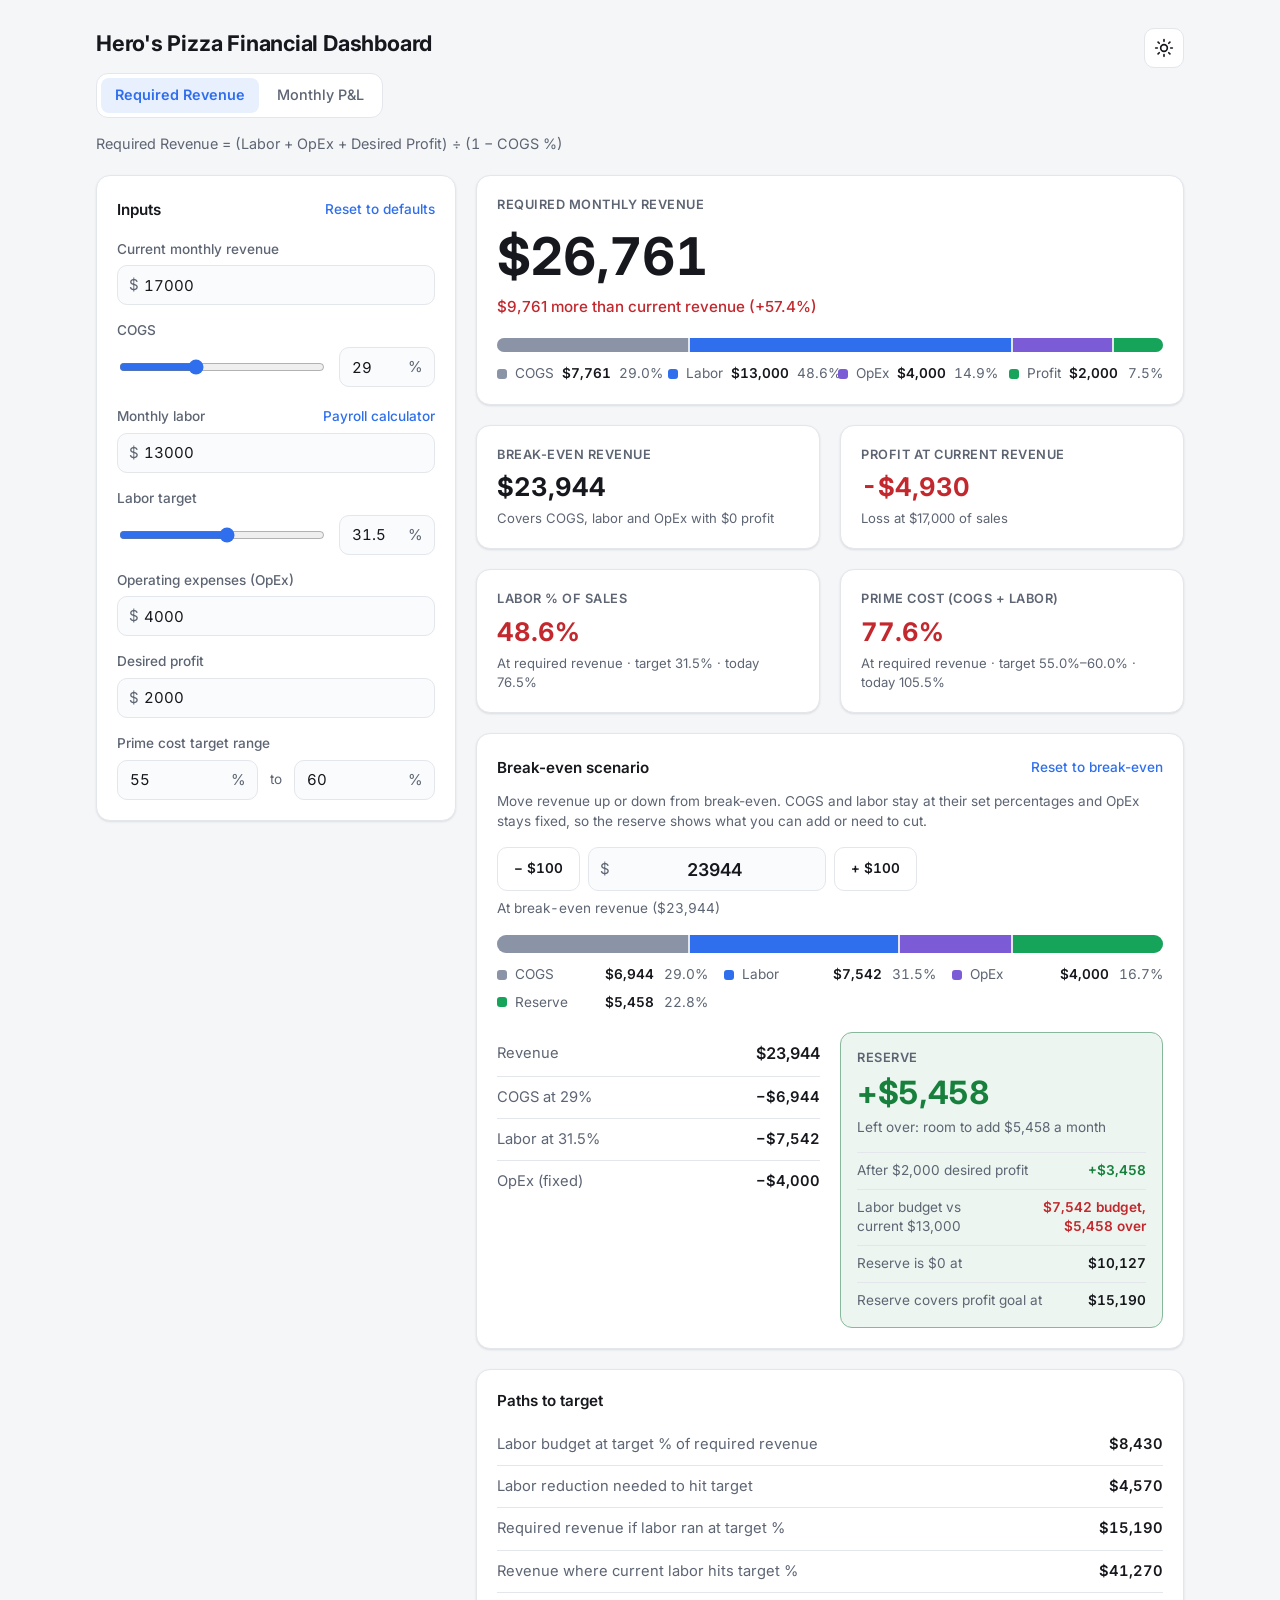
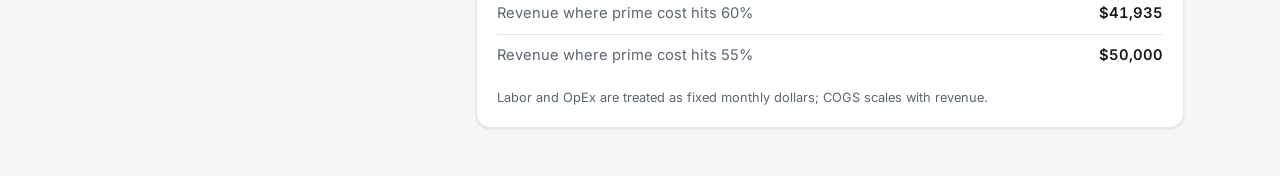
==== commit 65d115de: "Add revenue split bar to the break-even scenario Stacked bar of COGS, labor, OpEx and reserve dollar" ====
--- a/index.html
+++ b/index.html
@@ -133,6 +133,12 @@
         </div>
         <p class="sc-offset" id="sc-offset"></p>
 
+        <div class="sc-bar-wrap">
+          <div class="bar sc-bar" id="sc-bar" role="img" aria-label="Scenario revenue split"></div>
+          <span class="sc-marker" id="sc-marker" hidden><span>Revenue</span></span>
+        </div>
+        <ul class="legend sc-legend" id="sc-legend"></ul>
+
         <div class="sc-grid">
           <table class="paths sc-table">
             <tbody>
--- a/style.css
+++ b/style.css
@@ -381,6 +381,33 @@
 .stepper .input-wrap input { height: 44px; text-align: center; font-size: 1.1rem; font-weight: 600; }
 .sc-offset { margin: 8px 0 16px; color: var(--muted); font-size: 0.85rem; font-variant-numeric: tabular-nums; }
 
+.sc-bar-wrap { position: relative; margin: 0 0 12px; }
+.sc-bar-wrap .bar { margin: 0; height: 18px; }
+.seg-reserve { background: var(--seg-profit); }
+.seg-shortfall {
+  background: repeating-linear-gradient(135deg, var(--bad) 0 6px, color-mix(in srgb, var(--bad) 45%, transparent) 6px 12px);
+}
+.sc-marker {
+  position: absolute;
+  top: -4px;
+  bottom: -4px;
+  width: 2px;
+  margin-left: -1px;
+  background: var(--text);
+  border-radius: 1px;
+}
+.sc-marker span {
+  position: absolute;
+  bottom: calc(100% + 2px);
+  left: 50%;
+  transform: translateX(-50%);
+  font-size: 0.7rem;
+  font-weight: 600;
+  color: var(--muted);
+  white-space: nowrap;
+}
+.sc-legend { margin-bottom: 20px; grid-template-columns: repeat(auto-fit, minmax(170px, 1fr)); }
+
 .sc-grid { display: grid; grid-template-columns: minmax(0, 1fr) minmax(0, 1fr); gap: 20px; align-items: start; }
 @media (max-width: 640px) { .sc-grid { grid-template-columns: 1fr; } }
 
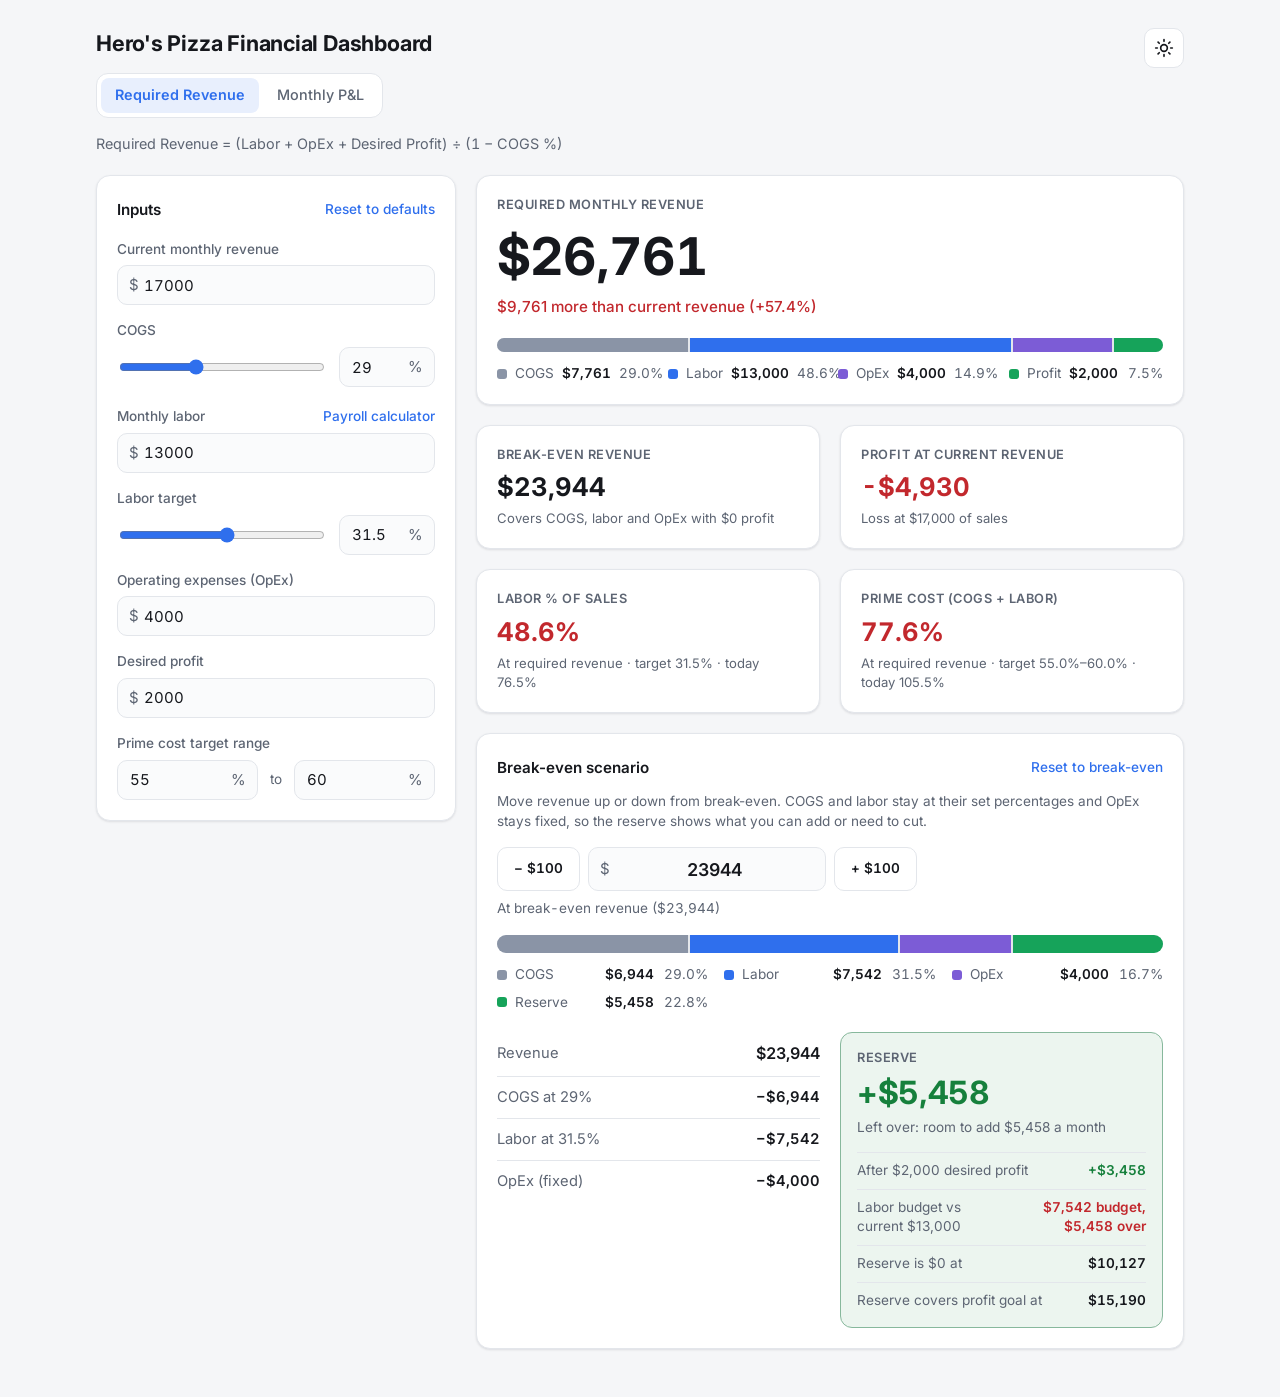
==== commit 1b3cacd3: "Remove Paths to target panel Drops the panel, the code that filled it, and the calculations only it " ====
--- a/index.html
+++ b/index.html
@@ -162,21 +162,6 @@
           </div>
         </div>
       </div>
-
-      <div class="panel">
-        <h2>Paths to target</h2>
-        <table class="paths">
-          <tbody>
-            <tr><th scope="row">Labor budget at target % of required revenue</th><td id="laborBudget">—</td></tr>
-            <tr><th scope="row">Labor reduction needed to hit target</th><td id="laborOverBudget">—</td></tr>
-            <tr><th scope="row">Required revenue if labor ran at target %</th><td id="requiredRevenueAtLaborTarget">—</td></tr>
-            <tr><th scope="row">Revenue where current labor hits target %</th><td id="revenueForLaborTarget">—</td></tr>
-            <tr><th scope="row" id="primeHighLabel">Revenue where prime cost hits high target</th><td id="revenueForPrimeHigh">—</td></tr>
-            <tr><th scope="row" id="primeLowLabel">Revenue where prime cost hits low target</th><td id="revenueForPrimeLow">—</td></tr>
-          </tbody>
-        </table>
-        <p class="footnote">Labor and OpEx are treated as fixed monthly dollars; COGS scales with revenue.</p>
-      </div>
     </section>
   </main>
 
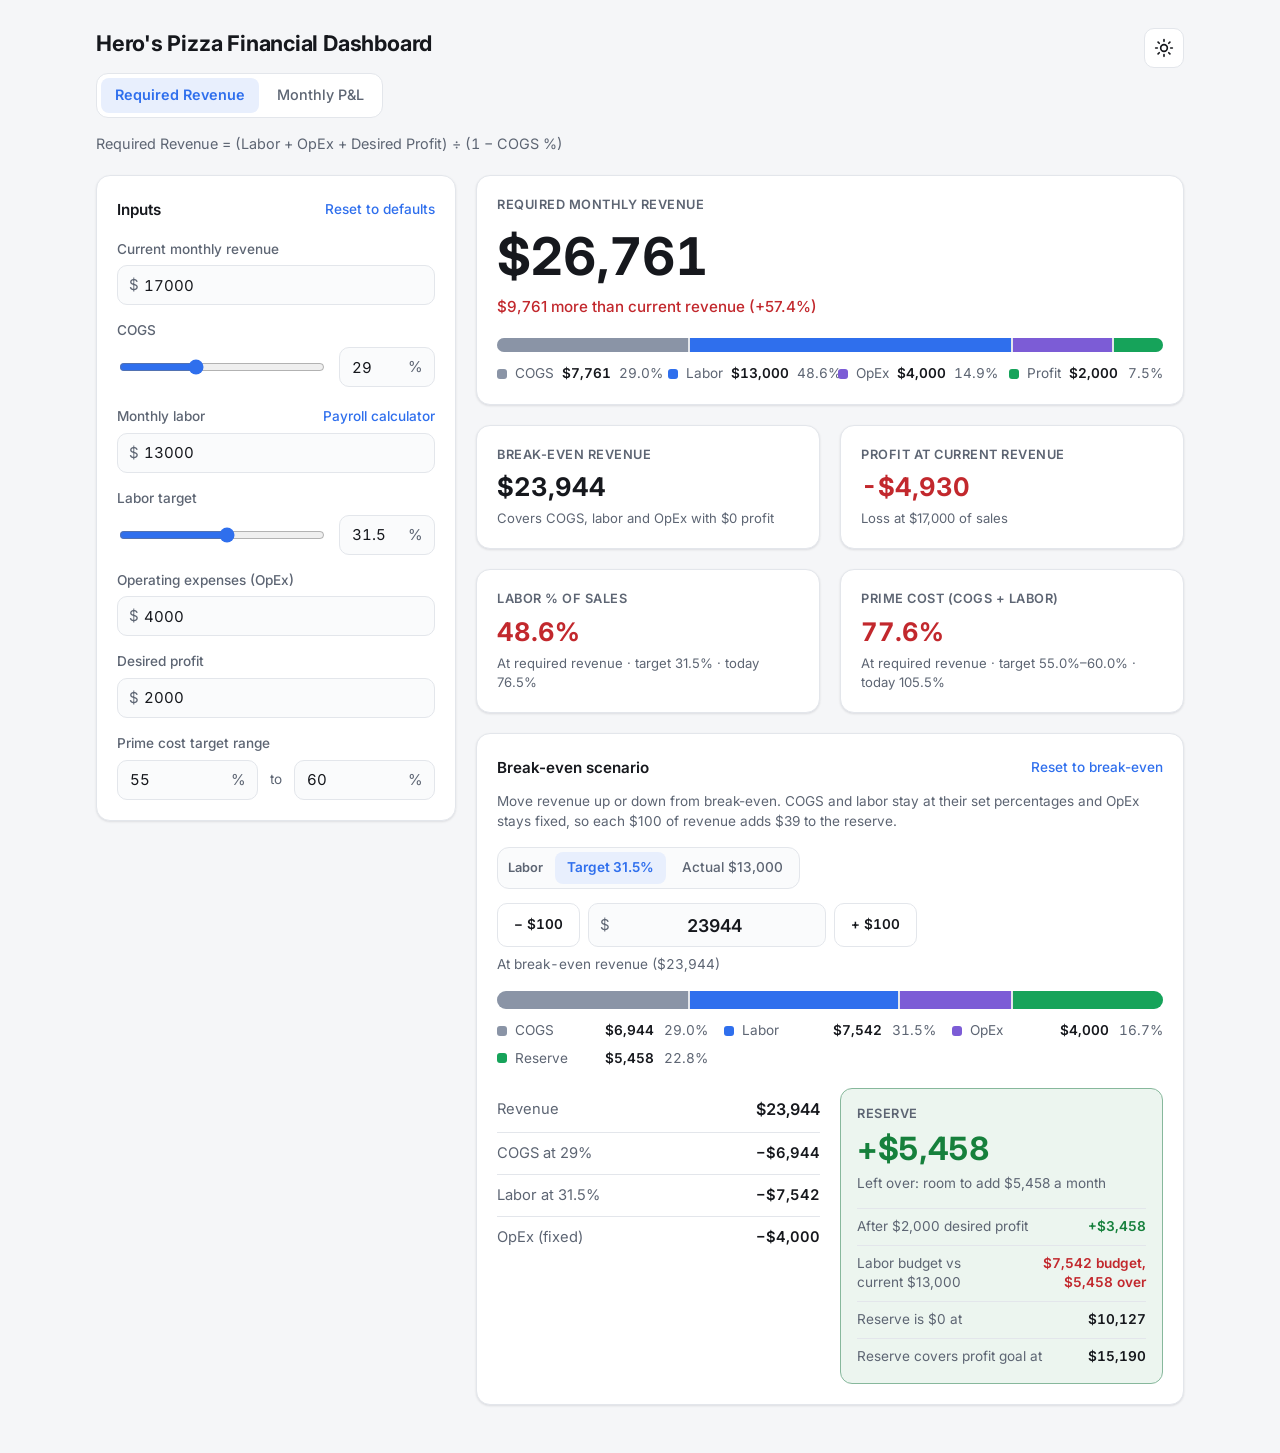
==== commit ed8f45c5: "Add target/actual labor switch to the break-even scenario Actual mode keeps labor at the real monthl" ====
--- a/index.html
+++ b/index.html
@@ -124,7 +124,13 @@
           <h2 id="sc-title">Break-even scenario</h2>
           <button type="button" class="text-btn" id="sc-reset">Reset to break-even</button>
         </div>
-        <p class="sc-intro">Move revenue up or down from break-even. COGS and labor stay at their set percentages and OpEx stays fixed, so the reserve shows what you can add or need to cut.</p>
+        <p class="sc-intro" id="sc-intro">Move revenue up or down from break-even. COGS stays at its set percentage and OpEx stays fixed, so the reserve shows what you can add or need to cut.</p>
+
+        <div class="segmented" role="radiogroup" aria-label="Labor in this scenario">
+          <span class="segmented-label">Labor</span>
+          <button type="button" role="radio" class="seg-opt" data-labor-mode="target" id="sc-mode-target">Target %</button>
+          <button type="button" role="radio" class="seg-opt" data-labor-mode="actual" id="sc-mode-actual">Actual $</button>
+        </div>
 
         <div class="stepper">
           <button type="button" class="btn step" data-step="-100" aria-label="Decrease revenue by $100">− $100</button>
--- a/style.css
+++ b/style.css
@@ -376,6 +376,34 @@
    ===================================================================== */
 .sc-intro { color: var(--muted); font-size: 0.85rem; margin: -6px 0 16px; }
 
+.segmented {
+  display: inline-flex;
+  align-items: center;
+  gap: 4px;
+  padding: 4px;
+  margin-bottom: 14px;
+  border: 1px solid var(--border);
+  border-radius: 12px;
+  background: var(--input-bg);
+  max-width: 100%;
+}
+.segmented-label { padding: 0 8px 0 6px; font-size: 0.8rem; font-weight: 600; color: var(--muted); }
+.seg-opt {
+  height: 32px;
+  padding: 0 12px;
+  border: 0;
+  border-radius: 8px;
+  background: none;
+  color: var(--muted);
+  font: inherit;
+  font-size: 0.85rem;
+  font-weight: 500;
+  white-space: nowrap;
+  cursor: pointer;
+}
+.seg-opt:hover { color: var(--text); }
+.seg-opt[aria-checked="true"] { background: var(--accent-soft); color: var(--accent); font-weight: 600; }
+
 .stepper { display: grid; grid-template-columns: auto minmax(0, 1fr) auto; gap: 8px; max-width: 420px; }
 .stepper .btn.step { height: 44px; padding: 0 16px; font-weight: 600; font-variant-numeric: tabular-nums; user-select: none; touch-action: manipulation; }
 .stepper .input-wrap input { height: 44px; text-align: center; font-size: 1.1rem; font-weight: 600; }
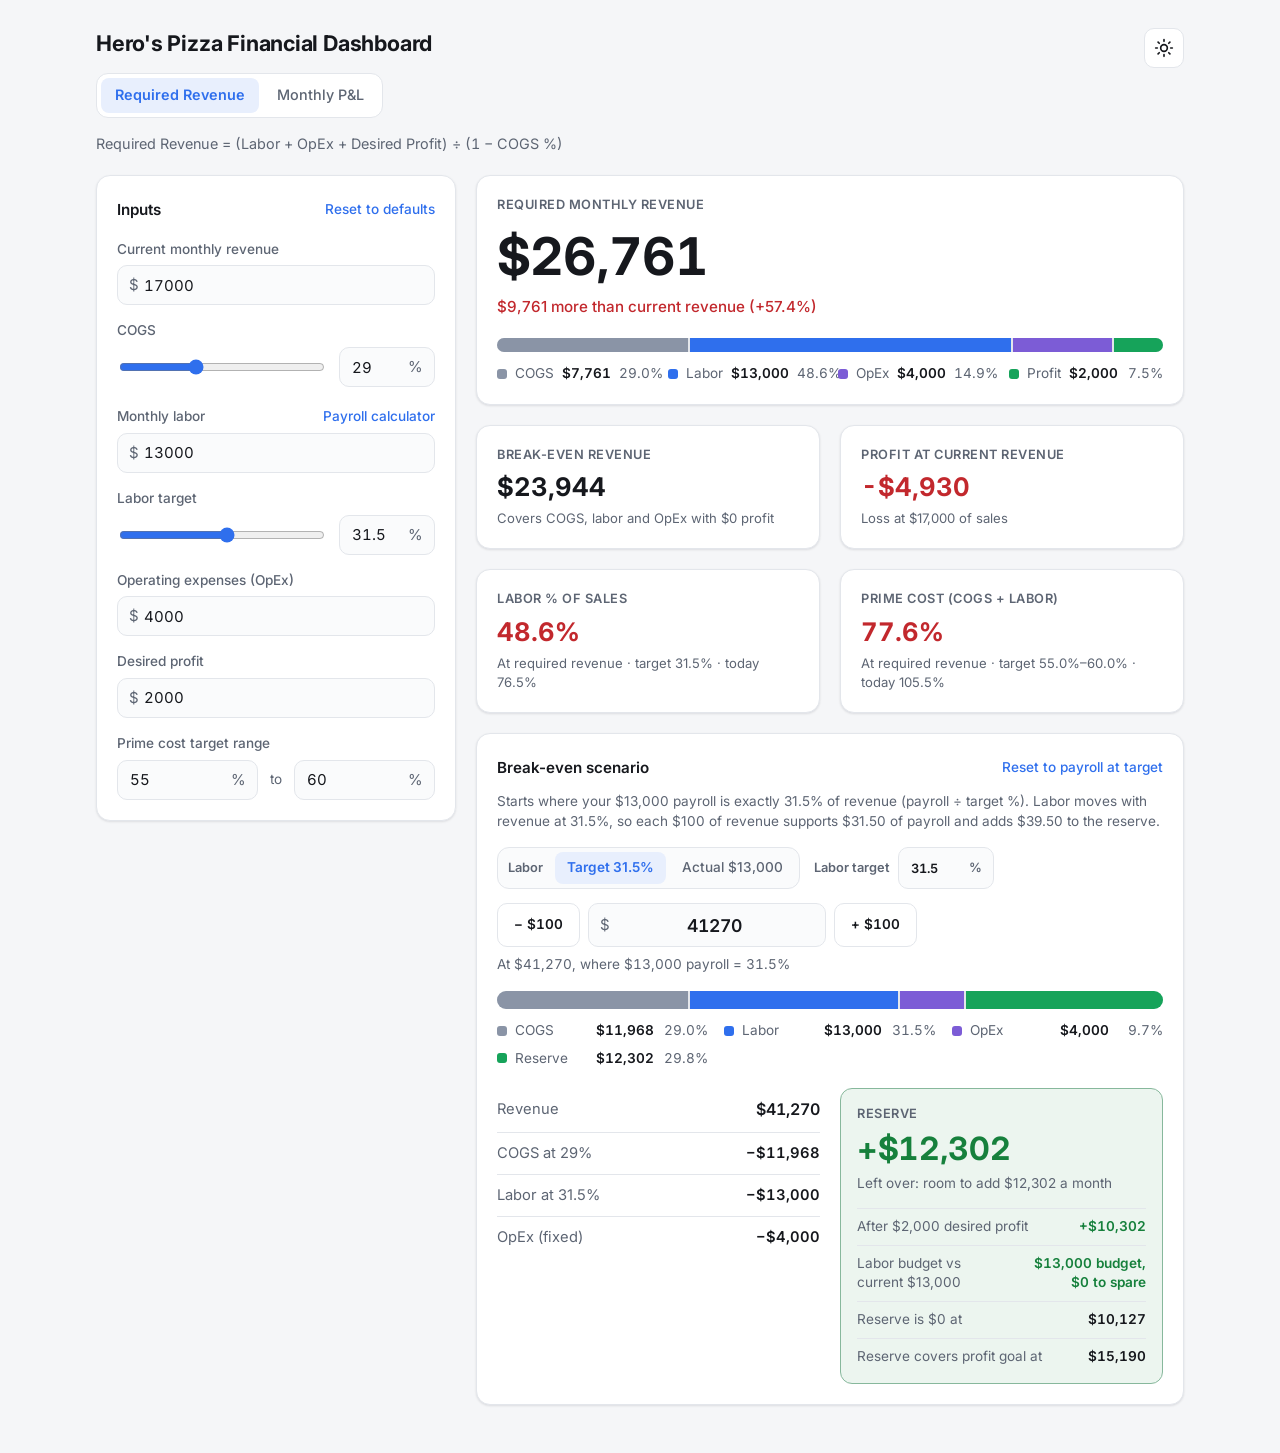
==== commit c1bbbc6a: "Start target-mode scenario where payroll equals the target % In Target mode the scenario now starts " ====
--- a/index.html
+++ b/index.html
@@ -131,6 +131,10 @@
           <button type="button" role="radio" class="seg-opt" data-labor-mode="target" id="sc-mode-target">Target %</button>
           <button type="button" role="radio" class="seg-opt" data-labor-mode="actual" id="sc-mode-actual">Actual $</button>
         </div>
+        <label class="sc-target" id="sc-target-field">
+          <span>Labor target</span>
+          <span class="input-wrap pct"><input type="number" id="sc-target-pct" min="1" max="99" step="0.5" inputmode="decimal" /></span>
+        </label>
 
         <div class="stepper">
           <button type="button" class="btn step" data-step="-100" aria-label="Decrease revenue by $100">− $100</button>
--- a/style.css
+++ b/style.css
@@ -404,6 +404,20 @@
 .seg-opt:hover { color: var(--text); }
 .seg-opt[aria-checked="true"] { background: var(--accent-soft); color: var(--accent); font-weight: 600; }
 
+.sc-target {
+  display: inline-flex;
+  align-items: center;
+  gap: 8px;
+  margin: 0 0 14px 10px;
+  font-size: 0.8rem;
+  font-weight: 600;
+  color: var(--muted);
+  vertical-align: top;
+}
+.sc-target .input-wrap { width: 96px; }
+.sc-target .input-wrap input { height: 42px; }
+@media (max-width: 520px) { .sc-target { margin-left: 0; } }
+
 .stepper { display: grid; grid-template-columns: auto minmax(0, 1fr) auto; gap: 8px; max-width: 420px; }
 .stepper .btn.step { height: 44px; padding: 0 16px; font-weight: 600; font-variant-numeric: tabular-nums; user-select: none; touch-action: manipulation; }
 .stepper .input-wrap input { height: 44px; text-align: center; font-size: 1.1rem; font-weight: 600; }
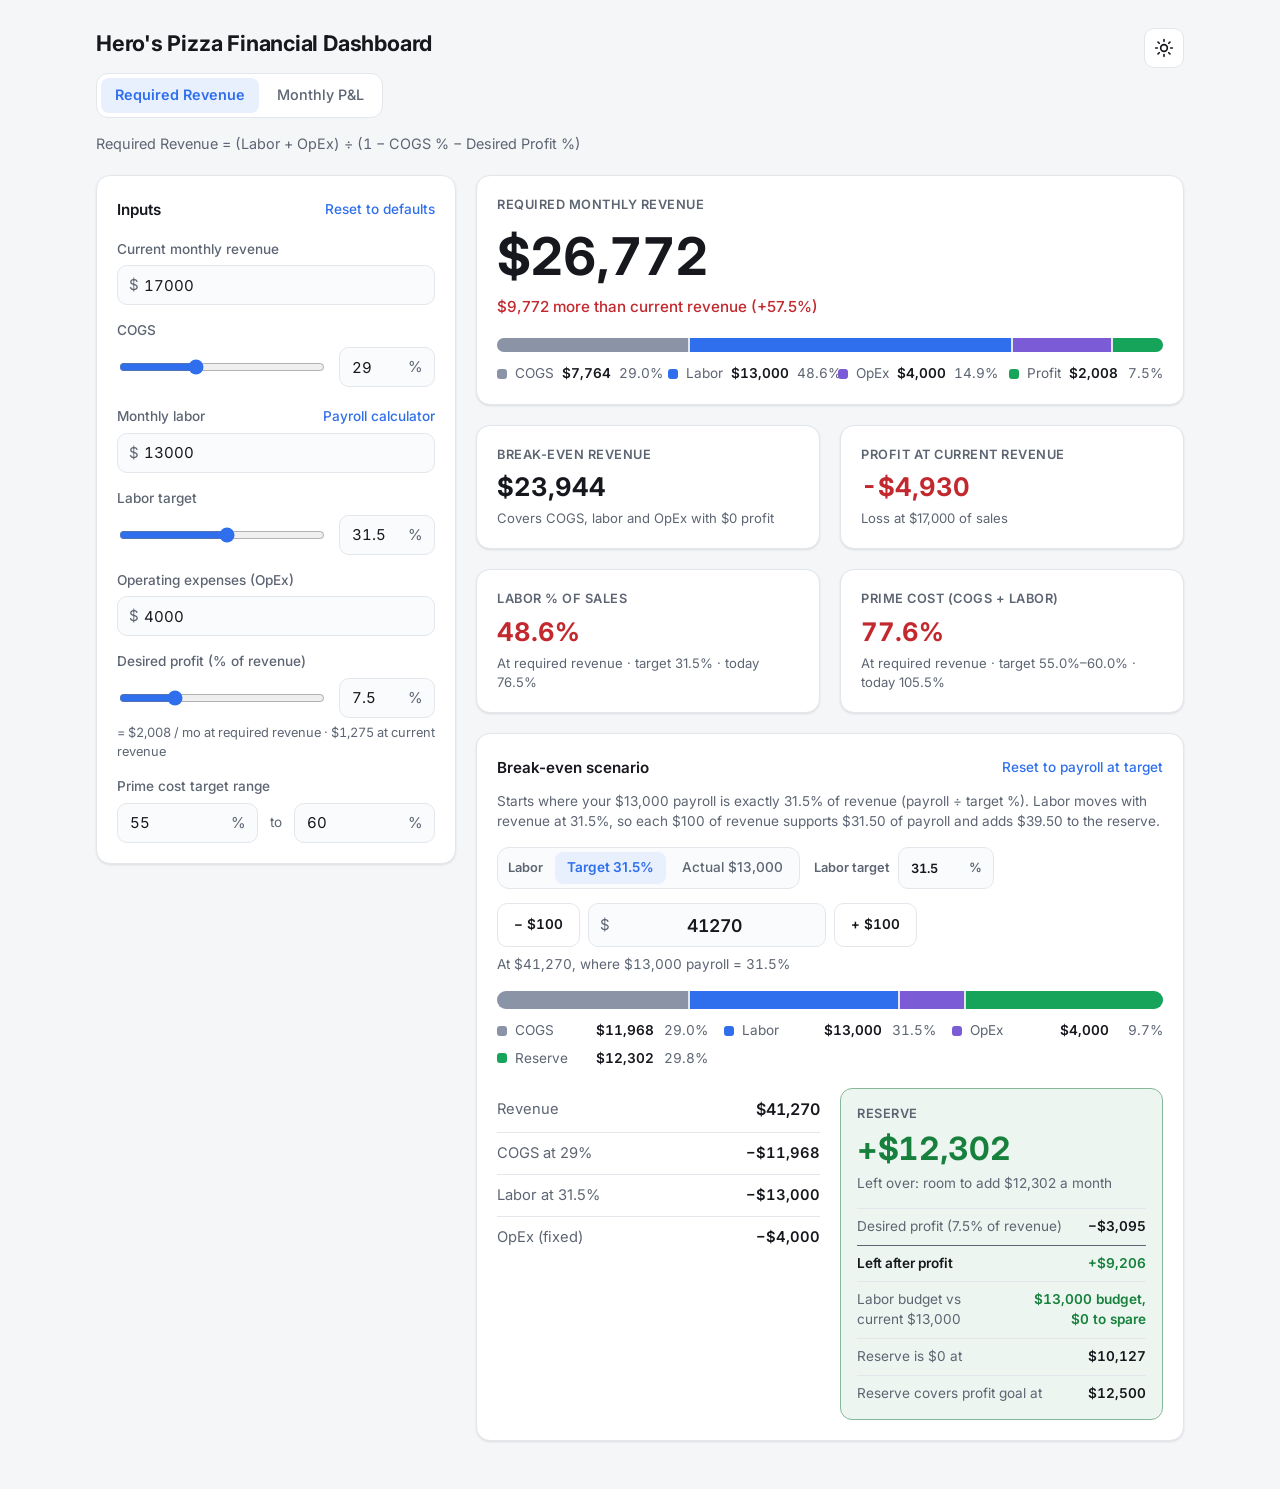
==== commit 6c6dd42b: "Make desired profit a percent of revenue Required revenue is now (Labor + OpEx) / (1 - COGS % - Prof" ====
--- a/index.html
+++ b/index.html
@@ -26,7 +26,7 @@
   </header>
 
   <main class="layout view" id="view-revenue" data-view="revenue">
-    <p class="formula">Required Revenue = (Labor + OpEx + Desired Profit) ÷ (1 − COGS %)</p>
+    <p class="formula">Required Revenue = (Labor + OpEx) ÷ (1 − COGS % − Desired Profit %)</p>
 
     <!-- Inputs -->
     <form class="panel inputs" id="inputs" autocomplete="off" novalidate>
@@ -70,8 +70,12 @@
       </div>
 
       <div class="field">
-        <label for="desiredProfit">Desired profit</label>
-        <div class="input-wrap money"><input type="number" id="desiredProfit" name="desiredProfit" min="0" step="100" inputmode="decimal" /></div>
+        <label for="desiredProfitPct">Desired profit (% of revenue)</label>
+        <div class="input-row">
+          <input type="range" data-for="desiredProfitPct" min="0" max="30" step="0.5" aria-label="Desired profit slider" />
+          <div class="input-wrap pct"><input type="number" id="desiredProfitPct" name="desiredProfitPct" min="0" max="99" step="0.5" inputmode="decimal" /></div>
+        </div>
+        <p class="hint" id="profitDollars"></p>
       </div>
 
       <div class="field">
@@ -164,7 +168,8 @@
             <p class="reserve-value" id="sc-reserve">—</p>
             <p class="note" id="sc-reserve-note">—</p>
             <dl class="reserve-details">
-              <div><dt id="sc-after-label">After desired profit</dt><dd id="sc-after">—</dd></div>
+              <div><dt id="sc-profit-label">Desired profit</dt><dd id="sc-profit">—</dd></div>
+              <div class="after-row"><dt>Left after profit</dt><dd id="sc-after">—</dd></div>
               <div><dt id="sc-labor-vs-label">Labor budget vs current labor</dt><dd id="sc-labor-vs">—</dd></div>
               <div><dt>Reserve is $0 at</dt><dd id="sc-zero">—</dd></div>
               <div><dt>Reserve covers profit goal at</dt><dd id="sc-goal">—</dd></div>
--- a/style.css
+++ b/style.css
@@ -374,6 +374,10 @@
 /* =====================================================================
    Break-even scenario
    ===================================================================== */
+.hint { margin: 6px 0 0; color: var(--muted); font-size: 0.8rem; font-variant-numeric: tabular-nums; }
+.reserve-details .after-row { border-top: 1px solid var(--muted); }
+.reserve-details .after-row dt { color: var(--text); font-weight: 600; }
+
 .sc-intro { color: var(--muted); font-size: 0.85rem; margin: -6px 0 16px; }
 
 .segmented {
